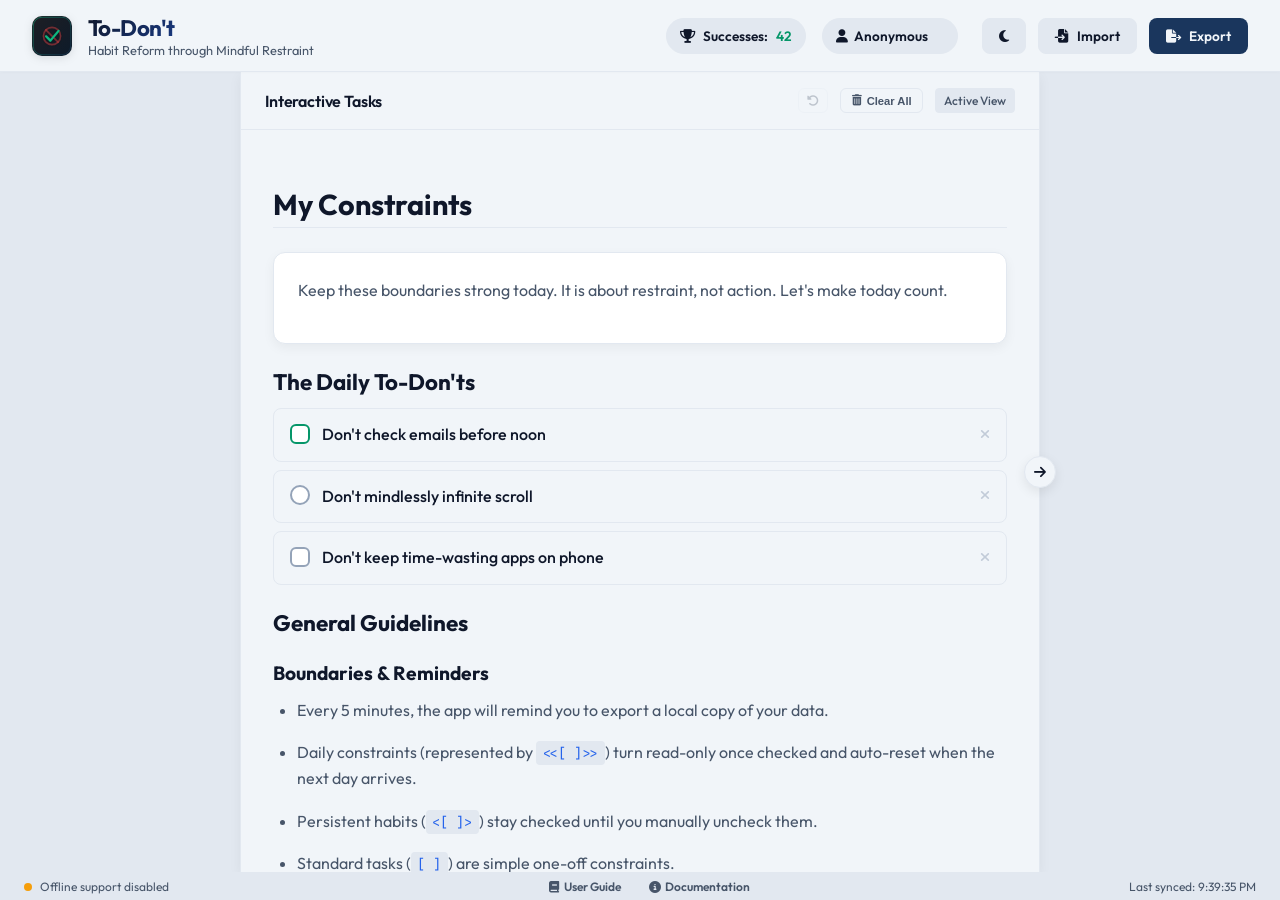
==== index.html @ 9ffadd55 "fixes for task checking logic" ====
<!DOCTYPE html>
<html lang="en" data-theme="light">
<head>
  <meta charset="UTF-8">
  <meta name="viewport" content="width=device-width, initial-scale=1.0">
  <title>To-Don't — Habit Reform App</title>
  
  <!-- SEO Meta Tags -->
  <meta name="description" content="To-Don't is a privacy-first, offline-capable Progressive Web App for habit reform. Track your constraints and visual markdown habits in a clean, dual-pane environment.">
  <meta name="theme-color" content="#1A365D">
  
  <!-- Manifest -->
  <link rel="manifest" href="./manifest.json">
  <link rel="icon" type="image/svg+xml" href="./icon.svg">
  <link rel="apple-touch-icon" href="./icon.svg">
  
  <!-- Stylesheets -->
  <link rel="stylesheet" href="https://cdnjs.cloudflare.com/ajax/libs/font-awesome/6.4.0/css/all.min.css">
  <link rel="stylesheet" href="./style.css">
</head>
<body>

  <!-- App Preloader / Splash Screen -->
  <div id="app-preloader" class="app-preloader">
    <div class="preloader-content">
      <img src="./icon.svg" alt="To-Don't Logo" class="preloader-logo">
      <h1 class="preloader-title">To-Don't</h1>
      <p class="preloader-subtitle">Habit Reform through Mindful Restraint</p>
      <div class="preloader-spinner"></div>
    </div>
  </div>

  <!-- App Header -->
  <header class="app-header">
    <div class="header-logo-group">
      <img src="./icon.svg" alt="To-Don't Logo" class="app-logo" id="logo-img">
      <div class="header-title-group">
        <h1 class="app-title">To-Don't</h1>
        <p class="app-subtitle">Habit Reform through Mindful Restraint</p>
      </div>
    </div>
    
    <!-- Stats & Controls -->
    <div class="header-controls">
      <div class="stats-panel">
        <button class="stat-badge" id="points-info-badge" title="Click to view points distribution">
          <span class="stat-icon"><i class="fa-solid fa-trophy"></i></span>
          <span class="stat-label">Successes:</span>
          <span id="total-successes-count" class="stat-value">0</span>
        </button>
        <div class="profile-badge">
          <span class="profile-icon"><i class="fa-solid fa-user"></i></span>
          <input type="text" id="username-input" class="username-inline-edit" value="Anonymous" title="Click to edit username">
        </div>
      </div>
      
      <button id="menu-toggle-btn" class="menu-toggle-btn" aria-label="Toggle menu">
        <span></span>
        <span></span>
        <span></span>
      </button>
      
      <div class="action-buttons">
        <!-- Sidebar Brand Header (Mobile Only) -->
        <div class="sidebar-brand">
          <img src="./icon.svg" alt="To-Don't Logo" class="sidebar-logo">
          <div class="header-title-group">
            <h1 class="app-title">To-Don't</h1>
            <p class="app-subtitle">Habit Reform through Mindful Restraint</p>
          </div>
        </div>

        <button id="theme-toggle" class="btn btn-secondary" title="Toggle Light/Dark Theme" aria-label="Toggle theme">
          <span id="theme-toggle-icon"><i class="fa-solid fa-moon"></i></span>
          <span class="theme-toggle-text">Toggle Theme</span>
        </button>
        <label for="import-file" class="btn btn-secondary btn-file-label" title="Import a .md backup file">
          <span><i class="fa-solid fa-file-import"></i></span> Import
          <input type="file" id="import-file" accept=".md" class="hidden-file-input">
        </label>
        <button id="export-btn" class="btn btn-primary" title="Export markdown list backup">
          <span><i class="fa-solid fa-file-export"></i></span> Export
        </button>

        <button id="install-btn" class="btn btn-primary hidden" title="Install as Desktop/Mobile App">
          <span class="btn-icon"><i class="fa-solid fa-download"></i></span> Install App
        </button>
      </div>
    </div>
  </header>

  <!-- Main Dual-Pane Layout -->
  <main class="app-layout editor-hidden">
    <!-- Left Pane: Interactive UI View -->
    <section class="pane pane-left" aria-label="Interactive Tasks View">
      <div class="pane-header">
        <h2 class="pane-title">Interactive Tasks</h2>
        <div class="pane-header-actions">
          <button id="undo-btn" class="btn-undo" title="Undo last action" disabled>
            <i class="fa-solid fa-rotate-left"></i>
          </button>
          <button id="clear-all-btn" class="btn-clear-all" title="Clear all tasks">
            <i class="fa-solid fa-trash-can"></i> Clear All
          </button>
          <div class="pane-badge">Active View</div>
        </div>
      </div>
      <div class="pane-content" id="interactive-view">
        <!-- Rendered tasks list will go here dynamically -->
        <div class="empty-state">
          <p>No tasks rendered. Type something in the Custom Tasks editor or import a backup file to get started.</p>
        </div>
      </div>
    </section>

    <!-- Toggle button positioned on the right border, outside both panes -->
    <button id="toggle-editor-btn" class="toggle-editor-btn" title="Toggle Markdown Editor" aria-label="Toggle Markdown Editor">
      <span id="toggle-editor-icon"><i class="fa-solid fa-arrow-right"></i></span>
    </button>

    <!-- Right Pane: Custom Tasks Markdown Canvas -->
    <section class="pane pane-right hidden" id="editor-pane" aria-label="Custom Tasks Markdown Editor">
      <div class="pane-header">
        <h2 class="pane-title">Custom Tasks (Markdown)</h2>
        <div class="pane-badge editor-badge">Live Editor</div>
      </div>
      <div class="pane-content editor-container">
        <textarea id="markdown-editor" spellcheck="false" placeholder="Write your To-Don't constraints in Markdown format..."></textarea>
      </div>
    </section>
  </main>

  <!-- Status Bar -->
  <footer class="app-status-bar">
    <div class="status-left">
      <span class="status-dot green" id="sw-status-dot"></span>
      <span id="sw-status-text">Checking Service Worker...</span>
    </div>
    <div class="status-middle">
      <a href="render.html?file=guide.md" class="footer-link" title="Open User Guide"><i class="fa-solid fa-book"></i> User Guide</a>
      <span class="footer-separator">|</span>
      <a href="render.html?file=documentation.md" class="footer-link" title="Open Technical Documentation"><i class="fa-solid fa-circle-info"></i> Documentation</a>
    </div>
    <div class="status-right">
      <span id="sync-status-text">Last synched: Never</span>
    </div>
  </footer>

  <!-- Toast Reminders Container -->
  <div id="toast-container" class="toast-container"></div>

  <!-- Points Distribution Modal -->
  <div id="points-modal" class="points-modal-overlay closed">
    <div class="points-modal-content">
      <div class="points-modal-header">
        <h3 class="points-modal-title"><i class="fa-solid fa-trophy"></i> Points Distribution</h3>
        <button class="points-modal-close" id="close-points-modal" aria-label="Close modal">&times;</button>
      </div>
      <div class="points-modal-body">
        <p class="points-modal-desc">Earn points by successfully avoiding constraints and maintaining your To-Don'ts:</p>
        <ul class="points-list">
          <li class="points-list-item">
            <span class="points-type"><span class="custom-checkbox-preview standard inline-preview"></span> Regular Task <code>- [ ]</code></span>
            <span class="points-value">+1 to +2 Points (Random)</span>
          </li>
          <li class="points-list-item">
            <span class="points-type"><span class="custom-checkbox-preview persistent inline-preview"></span> Persistent Habit <code>- &lt;[ ]&gt;</code></span>
            <span class="points-value">+1 to +5 Points (Random)</span>
          </li>
          <li class="points-list-item">
            <span class="points-type"><span class="custom-checkbox-preview recurring inline-preview"></span> Daily Constraint <code>- &lt;&lt;[ ]&gt;&gt;</code></span>
            <span class="points-value">+1 to +9 Points (Random)</span>
          </li>
        </ul>
        <p class="points-modal-footer-note"><i class="fa-solid fa-circle-info"></i> Points are lifetime success milestones and are not deducted when unchecking a task.</p>
      </div>
    </div>
  </div>

  <!-- Main Logic -->
  <script src="./app.js"></script>
</body>
</html>
---- style.css ----
/* CSS Reset & Variable Definitions */
@import url('https://fonts.googleapis.com/css2?family=Outfit:wght@300;400;500;600;700&family=JetBrains+Mono:wght@400;500&display=swap');

*, *::before, *::after {
  box-sizing: border-box;
  margin: 0;
  padding: 0;
}

:root {
  /* Font Family Tokens */
  --font-sans: 'Outfit', -apple-system, BlinkMacSystemFont, "Segoe UI", Roboto, sans-serif;
  --font-mono: 'JetBrains Mono', 'Courier New', Courier, monospace;

  /* Theme Tokens - Light Mode Default */
  --bg-app: #E2E8F0;               /* slate-200, darker gray backdrop */
  --bg-pane: #F1F5F9;              /* slate-100, soft off-white pane */
  --bg-header: #F1F5F9;            /* slate-100, matching header pane */
  --bg-status: #E2E8F0;            /* slate-200, matching footer status */
  
  --text-primary: #0F172A;
  --text-secondary: #475569;
  --text-muted: #94A3B8;
  
  --accent-primary: #1A365D;       /* Dark Blue */
  --accent-secondary: #2563EB;     /* Royal Blue */
  --accent-success: #059669;       /* Emerald Green */
  
  --accent: var(--accent-secondary);
  --accent-hover: #1d4ed8;         /* blue-700 */
  
  --card-bg: #FFFFFF;              /* Pure white cards pop off slate-100 pane background */
  --card-border: 1px solid #E2E8F0;
  --card-shadow: 0 4px 12px rgba(0, 0, 0, 0.05);

  --border-color: #E2E8F0;
  --border-focus: #2563EB;
  
  --checkbox-bg: #FFFFFF;
  --checkbox-border: #94A3B8;
  --checkbox-checked: #1A365D;
  --checkbox-glow: rgba(26, 54, 93, 0.1);
  
  --toast-bg: #1A365D;
  --toast-text: #FFFFFF;
  
  --transition-speed: 0.25s;
  --transition-curve: cubic-bezier(0.4, 0, 0.2, 1);
  
  --header-height: 72px;
  --status-height: 28px;
}

[data-theme="dark"] {
  /* Theme Tokens - Dark Mode */
  --bg-app: #121214;               /* Extremely dark gray */
  --bg-pane: #1E1E24;              /* Dark Gray base */
  --bg-header: #1A1A1F;
  --bg-status: #15151A;
  
  --text-primary: #F8FAFC;
  --text-secondary: #CBD5E1;
  --text-muted: #64748B;
  
  --accent-primary: #E2E8F0;       /* Off-white */
  --accent-secondary: #38BDF8;     /* Light Blue */
  --accent-success: #10B981;       /* Vibrant Success Green */
  
  --accent: var(--accent-secondary);
  --accent-hover: #0ea5e9;         /* sky-500 */
  
  --card-bg: #2A2A35;              /* Muted Dark Gray */
  --card-border: 1px solid rgba(167, 243, 208, 0.15); /* soft green border glow */
  --card-shadow: 0 4px 20px rgba(0, 0, 0, 0.3), 0 0 15px rgba(16, 185, 129, 0.03);

  --border-color: #334155;
  --border-focus: #10B981;
  
  --checkbox-bg: #1E1E24;
  --checkbox-border: #475569;
  --checkbox-checked: #10B981;
  --checkbox-glow: rgba(16, 185, 129, 0.15);
  
  --toast-bg: #10B981;
  --toast-text: #0D1B2A;
}

/* Global Styles */
body {
  font-family: var(--font-sans);
  background-color: var(--bg-app);
  color: var(--text-primary);
  height: 100vh;
  overflow: hidden;
  display: flex;
  flex-direction: column;
  transition: background-color var(--transition-speed) var(--transition-curve),
              color var(--transition-speed) var(--transition-curve);
}

/* Header Styles */
.app-header {
  height: var(--header-height);
  background-color: var(--bg-header);
  border-bottom: 1px solid var(--border-color);
  padding: 0 2rem;
  display: flex;
  align-items: center;
  justify-content: space-between;
  z-index: 100;
  box-shadow: 0 1px 3px rgba(0, 0, 0, 0.02);
  transition: background-color var(--transition-speed) var(--transition-curve),
              border-color var(--transition-speed) var(--transition-curve);
}

.header-logo-group {
  display: flex;
  align-items: center;
  gap: 1rem;
}

.app-logo {
  width: 40px;
  height: 40px;
  filter: drop-shadow(0 2px 4px rgba(0, 0, 0, 0.1));
}

.app-title {
  font-size: 1.4rem;
  font-weight: 700;
  letter-spacing: -0.025em;
  background: linear-gradient(135deg, var(--text-primary), var(--accent-secondary));
  -webkit-background-clip: text;
  -webkit-text-fill-color: transparent;
}

.app-subtitle {
  font-size: 0.8rem;
  color: var(--text-secondary);
  font-weight: 400;
}

.header-controls {
  display: flex;
  align-items: center;
  gap: 1.5rem;
}

.stats-panel {
  display: flex;
  align-items: center;
  gap: 1rem;
}

.stat-badge {
  display: flex;
  align-items: center;
  gap: 0.5rem;
  background-color: var(--bg-app);
  padding: 0.5rem 0.8rem;
  border-radius: 9999px;
  border: 1px solid var(--border-color);
  font-size: 0.85rem;
  font-weight: 600;
}

.stat-value {
  color: var(--accent-success);
}

.profile-badge {
  display: flex;
  align-items: center;
  gap: 0.4rem;
  background-color: var(--bg-app);
  padding: 0.5rem 0.8rem;
  border-radius: 9999px;
  border: 1px solid var(--border-color);
  font-size: 0.85rem;
}

.username-inline-edit {
  background: transparent;
  border: none;
  font-family: var(--font-sans);
  font-size: 0.85rem;
  font-weight: 600;
  color: var(--text-primary);
  width: 90px;
  outline: none;
  cursor: pointer;
  transition: width 0.2s ease;
}

.username-inline-edit:focus {
  border-bottom: 2px solid var(--border-focus);
  cursor: text;
  width: 120px;
}

/* Button UI system */
.action-buttons {
  display: flex;
  align-items: center;
  gap: 0.75rem;
}

.btn {
  display: inline-flex;
  align-items: center;
  gap: 0.5rem;
  padding: 0.5rem 1rem;
  border-radius: 8px;
  font-family: var(--font-sans);
  font-size: 0.85rem;
  font-weight: 600;
  cursor: pointer;
  border: 1px solid transparent;
  transition: all var(--transition-speed) var(--transition-curve);
  user-select: none;
}

.btn-primary {
  background-color: var(--checkbox-checked);
  color: var(--bg-header);
}

.btn-primary:hover {
  opacity: 0.9;
  transform: translateY(-1px);
}

.btn-secondary {
  background-color: var(--bg-app);
  color: var(--text-primary);
  border-color: var(--border-color);
}

.btn-secondary:hover {
  background-color: var(--border-color);
  transform: translateY(-1px);
}

.btn-file-label {
  position: relative;
}

.hidden-file-input {
  position: absolute;
  top: 0;
  left: 0;
  width: 100%;
  height: 100%;
  opacity: 0;
  cursor: pointer;
}

.hidden {
  display: none !important;
}

/* Main Layout Split Pane */
.app-layout {
  flex: 1;
  display: grid;
  grid-template-columns: minmax(0, 1fr) minmax(0, 1fr);
  height: calc(100vh - var(--header-height) - var(--status-height));
  background-color: var(--bg-app);
  transition: grid-template-columns var(--transition-speed) var(--transition-curve);
  position: relative; /* Establish absolute boundaries for children like the toggle button */
}

/* Layout centering when editor is hidden */
.app-layout.editor-hidden {
  grid-template-columns: 1fr;
  display: flex;
  justify-content: center;
}

.app-layout.editor-hidden .pane-left {
  max-width: 800px;
  width: 100%;
  margin: 0 auto;
  border-right: 1px solid var(--border-color);
  border-left: 1px solid var(--border-color);
  box-shadow: var(--card-shadow);
}

.pane {
  display: flex;
  flex-direction: column;
  height: 100%;
  background-color: var(--bg-pane);
  overflow: hidden;
  transition: background-color var(--transition-speed) var(--transition-curve);
}

.pane-left {
  border-right: 1px solid var(--border-color);
  z-index: 10;
}

/* Editor Toggle Button (placed outside panes as a direct child of app-layout) */
.toggle-editor-btn {
  position: absolute;
  top: 50%;
  left: calc(50% - 16px);
  transform: translateY(-50%);
  width: 32px;
  height: 32px;
  border-radius: 50%;
  background-color: var(--bg-pane);
  border: 1px solid var(--border-color);
  color: var(--text-primary);
  display: flex;
  align-items: center;
  justify-content: center;
  cursor: pointer;
  z-index: 1000; /* Ensure button overlays adjacent panes/content */
  box-shadow: 0 4px 12px rgba(0, 0, 0, 0.08);
  transition: all var(--transition-speed) var(--transition-curve);
  outline: none;
}

.toggle-editor-btn:hover {
  background-color: var(--border-color);
  transform: translateY(-50%) scale(1.1);
}

/* Position toggle button on the right edge of centered pane-left when editor is hidden */
.app-layout.editor-hidden .toggle-editor-btn {
  left: calc(50% + 400px - 16px);
}

/* Fallback for when viewport width is smaller than centered pane width (800px) */
@media (max-width: 800px) {
  .app-layout.editor-hidden .toggle-editor-btn {
    left: auto;
    right: 16px;
  }
}

.toggle-editor-btn span {
  display: inline-block;
  font-size: 0.85rem;
  transition: transform 0.3s ease;
}

/* Rotate toggle button arrow when editor is unhidden */
.app-layout:not(.editor-hidden) .toggle-editor-btn span {
  transform: rotate(180deg);
}

/* Hamburger button styling */
.menu-toggle-btn {
  display: none; /* hidden on desktop */
  flex-direction: column;
  justify-content: space-between;
  width: 24px;
  height: 18px;
  background: transparent;
  border: none;
  cursor: pointer;
  z-index: 1010;
  padding: 0;
}

.menu-toggle-btn span {
  width: 100%;
  height: 2px;
  background-color: var(--text-primary);
  border-radius: 2px;
  transition: all 0.3s ease;
}

.menu-toggle-btn.active span:nth-child(1) {
  transform: translateY(8px) rotate(45deg);
}

.menu-toggle-btn.active span:nth-child(2) {
  opacity: 0;
}

.menu-toggle-btn.active span:nth-child(3) {
  transform: translateY(-8px) rotate(-45deg);
}

.pane-header {
  padding: 1rem 1.5rem;
  border-bottom: 1px solid var(--border-color);
  display: flex;
  align-items: center;
  justify-content: space-between;
  background-color: var(--bg-header);
  transition: background-color var(--transition-speed) var(--transition-curve),
              border-color var(--transition-speed) var(--transition-curve);
}

.pane-title {
  font-size: 1rem;
  font-weight: 600;
  letter-spacing: -0.01em;
}

.pane-badge {
  font-size: 0.75rem;
  padding: 0.25rem 0.5rem;
  border-radius: 4px;
  font-weight: 500;
  background-color: var(--bg-app);
  color: var(--text-secondary);
  border: 1px solid var(--border-color);
}

.editor-badge {
  border-color: var(--accent-secondary);
  color: var(--accent-secondary);
}

.pane-content {
  flex: 1;
  padding: 2rem;
  overflow-y: auto;
}

/* Right Editor Pane Custom Setup */
.editor-container {
  padding: 0;
  position: relative;
}

#markdown-editor {
  width: 100%;
  height: 100%;
  border: none;
  outline: none;
  resize: none;
  background-color: var(--bg-pane);
  color: var(--text-primary);
  font-family: var(--font-mono);
  font-size: 0.95rem;
  line-height: 1.6;
  padding: 2rem;
  transition: background-color var(--transition-speed) var(--transition-curve),
              color var(--transition-speed) var(--transition-curve);
}

#markdown-editor::placeholder {
  color: var(--text-muted);
}

/* Empty State */
.empty-state {
  text-align: center;
  color: var(--text-muted);
  padding: 4rem 2rem;
  font-size: 1rem;
  line-height: 1.5;
}

/* Markdown Rendering Styles (Left Pane) */
#interactive-view {
  line-height: 1.65;
  color: var(--text-primary);
}

#interactive-view h1,
#interactive-view h2,
#interactive-view h3,
#interactive-view h4,
#interactive-view h5,
#interactive-view h6 {
  margin-top: 1.5rem;
  margin-bottom: 0.75rem;
  font-weight: 700;
  line-height: 1.25;
  color: var(--text-primary);
}

#interactive-view h1 { font-size: 1.8rem; border-bottom: 1px solid var(--border-color); padding-bottom: 0.3rem; }
#interactive-view h2 { font-size: 1.4rem; }
#interactive-view h3 { font-size: 1.2rem; }
#interactive-view h4 { font-size: 1.05rem; }

#interactive-view p {
  margin-bottom: 1rem;
  color: var(--text-secondary);
}

#interactive-view blockquote {
  padding: 0.5rem 1rem;
  margin: 1rem 0;
  border-left: 4px solid var(--border-focus);
  background-color: var(--bg-app);
  color: var(--text-secondary);
  font-style: italic;
  border-radius: 0 6px 6px 0;
}

#interactive-view code {
  font-family: var(--font-mono);
  font-size: 0.85em;
  background-color: var(--bg-app);
  padding: 0.2rem 0.4rem;
  border-radius: 4px;
  color: var(--accent-secondary);
}

#interactive-view a {
  color: var(--accent-secondary);
  text-decoration: none;
  font-weight: 500;
}

#interactive-view a:hover {
  text-decoration: underline;
}

/* Tables styling */
#interactive-view table {
  width: 100%;
  border-collapse: collapse;
  margin: 1.5rem 0;
  font-size: 0.9rem;
  border-radius: 8px;
  overflow: hidden;
  box-shadow: 0 1px 3px rgba(0,0,0,0.02);
}

#interactive-view th,
#interactive-view td {
  padding: 0.75rem 1rem;
  text-align: left;
  border-bottom: 1px solid var(--border-color);
}

#interactive-view th {
  background-color: var(--bg-app);
  font-weight: 600;
  color: var(--text-primary);
}

#interactive-view tr:last-child td {
  border-bottom: none;
}

#interactive-view tr:hover td {
  background-color: var(--bg-app);
}

/* Lists styling */
#interactive-view ul,
#interactive-view ol {
  padding-left: 1.5rem;
  margin-bottom: 1rem;
}

#interactive-view li {
  margin-bottom: 0.25rem;
  color: var(--text-secondary);
}

/* Horizontal dividers */
#interactive-view hr {
  height: 1px;
  border: none;
  background-color: var(--border-color);
  margin: 2rem 0;
}

/* Custom Visual Container <<hr>> */
.todont-card {
  background-color: var(--card-bg);
  border: var(--card-border);
  border-radius: 12px;
  padding: 1.5rem;
  margin: 1.5rem 0;
  box-shadow: var(--card-shadow);
  transition: all var(--transition-speed) var(--transition-curve);
}

.todont-card p:last-child {
  margin-bottom: 0;
}

/* Checkbox and Task Item Styling */
.todont-item {
  position: relative; /* Ensure relative reference for absolute children */
  display: flex;
  align-items: flex-start;
  gap: 0.75rem;
  padding: 0.75rem 1rem;
  margin: 0.5rem 0;
  border-radius: 8px;
  background-color: var(--bg-pane);
  border: 1px solid var(--border-color);
  transition: all var(--transition-speed) var(--transition-curve);
  user-select: none;
}

.todont-item:hover {
  border-color: var(--text-muted);
  transform: translateX(2px);
}

/* Custom Checkbox Label Wrapper */
.checkbox-container {
  display: inline-flex;
  align-items: center;
  position: relative;
  cursor: pointer;
  margin-top: 0.15rem;
}

.checkbox-container input {
  position: absolute;
  opacity: 0;
  cursor: pointer;
  height: 0;
  width: 0;
}

/* Checkbox Style */
.custom-checkbox {
  height: 20px;
  width: 20px;
  background-color: var(--checkbox-bg);
  border: 2px solid var(--checkbox-border);
  border-radius: 6px;
  transition: all 0.2s ease;
  display: flex;
  align-items: center;
  justify-content: center;
}

/* Hover style */
.checkbox-container:hover input ~ .custom-checkbox {
  border-color: var(--border-focus);
  box-shadow: 0 0 0 4px var(--checkbox-glow);
}

/* Checked state */
.checkbox-container input:checked ~ .custom-checkbox {
  background-color: var(--checkbox-checked);
  border-color: var(--checkbox-checked);
}

/* Checkmark indicator (X icon for To-Don't) */
.custom-checkbox::after {
  content: "";
  display: none;
  position: absolute;
  /* Draw an "X" or cross symbol for avoidance */
  font-family: var(--font-sans);
  font-weight: 700;
  font-size: 11px;
  color: #FFFFFF;
}

.checkbox-container input:checked ~ .custom-checkbox::after {
  display: block;
}

/* Standard task cross */
.custom-checkbox::after {
  content: "✕";
}

/* Persistent habit checkbox styling (maybe a blue/purple check or distinct cross) */
.custom-checkbox.persistent {
  border-radius: 50%; /* Circle shape for habits */
}

/* Recurring Daily Constraint (Glowing emerald ring, locked on check) */
.custom-checkbox.recurring {
  border-color: var(--accent-success);
}
.checkbox-container input:checked ~ .custom-checkbox.recurring {
  background-color: var(--accent-success);
  border-color: var(--accent-success);
}

.checkbox-container input:disabled ~ .custom-checkbox {
  opacity: 0.6;
  cursor: not-allowed;
}

/* Checkbox label text */
.task-text {
  font-weight: 500;
  color: var(--text-primary);
  transition: all var(--transition-speed) var(--transition-curve);
  flex: 1;
}

/* Checked Strikethrough & Grey-out States */
.todont-item.checked {
  border-color: var(--border-color);
  background-color: var(--bg-app);
}

.todont-item.checked .task-text {
  text-decoration: line-through;
  color: var(--text-muted);
}

/* Streak and Badges */
/* Success and Cooldown Badges Floating Over Top-Right Border */
.success-badge,
.cooldown-badge {
  position: absolute;
  top: -8px; /* Partially overlay the top border */
  right: 2.2rem; /* Position to the left of the delete button */
  margin: 0 !important;
  z-index: 10;
  font-size: 0.65rem;
  padding: 0.15rem 0.45rem;
  border-radius: 4px;
  font-weight: 600;
  display: inline-flex;
  align-items: center;
  gap: 0.25rem;
  background-color: var(--bg-pane); /* Match container background to mask border line */
  box-shadow: 0 2px 4px rgba(0, 0, 0, 0.05);
}

.success-badge {
  color: var(--accent-success);
  border: 1px solid rgba(16, 185, 129, 0.3);
}

.cooldown-badge {
  color: #D97706;
  border: 1px solid rgba(217, 119, 6, 0.3);
}

[data-theme="dark"] .cooldown-badge {
  color: #FBBF24;
  border-color: rgba(251, 191, 36, 0.3);
}

.streak-display {
  font-size: 0.75rem;
  font-weight: 600;
  color: #EF4444; /* Flame orange/red */
  display: inline-flex;
  align-items: center;
  gap: 0.2rem;
  margin-left: 0.5rem;
}

/* Read only (Recurring Checked) */
.todont-item.read-only {
  opacity: 0.85;
}

.todont-item.read-only:hover {
  transform: none;
  border-color: var(--border-color);
}

/* Footer Status Bar Styling */
.app-status-bar {
  height: var(--status-height);
  background-color: var(--bg-status);
  border-top: 1px solid var(--border-color);
  padding: 0 1.5rem;
  display: flex;
  align-items: center;
  justify-content: space-between;
  font-size: 0.75rem;
  color: var(--text-secondary);
  z-index: 100;
}

.status-middle {
  display: flex;
  align-items: center;
  gap: 0.75rem;
}

.footer-link {
  color: var(--text-secondary);
  text-decoration: none;
  font-weight: 600;
  display: flex;
  align-items: center;
  gap: 0.25rem;
  transition: color var(--transition-speed) var(--transition-curve);
}

.footer-link:hover {
  color: var(--border-focus);
  text-decoration: underline;
}

.footer-separator {
  color: var(--border-color);
  font-size: 0.8rem;
}

.status-left, .status-right {
  display: flex;
  align-items: center;
  gap: 0.5rem;
}

.status-dot {
  width: 8px;
  height: 8px;
  border-radius: 50%;
}

.status-dot.green { background-color: var(--accent-success); }
.status-dot.red { background-color: #EF4444; }
.status-dot.yellow { background-color: #F59E0B; }

/* Toast reminder pop-ups */
.toast-container {
  position: fixed;
  bottom: 2rem;
  left: 50%;
  transform: translateX(-50%);
  z-index: 9999;
  display: flex;
  flex-direction: column;
  align-items: center;
  gap: 0.5rem;
  pointer-events: none;
}

.toast {
  background-color: var(--toast-bg);
  color: var(--toast-text);
  padding: 0.75rem 1.25rem;
  border-radius: 8px;
  box-shadow: 0 4px 12px rgba(0, 0, 0, 0.15), 0 0 10px rgba(0, 0, 0, 0.05);
  font-size: 0.85rem;
  font-weight: 500;
  display: flex;
  align-items: center;
  gap: 0.75rem;
  pointer-events: auto;
  opacity: 0;
  transform: translateY(1rem);
  animation: toast-in 0.3s cubic-bezier(0.16, 1, 0.3, 1) forwards,
             toast-out 0.3s cubic-bezier(0.16, 1, 0.3, 1) 4.7s forwards;
}

.toast-icon {
  font-size: 1rem;
}

.toast-close-btn {
  background: transparent;
  border: none;
  color: inherit;
  font-size: 1rem;
  cursor: pointer;
  opacity: 0.7;
  padding: 0.1rem;
  display: flex;
  align-items: center;
  justify-content: center;
}

.toast-close-btn:hover {
  opacity: 1;
}

/* Toast Animations */
@keyframes toast-in {
  to {
    opacity: 1;
    transform: translateY(0);
  }
}

@keyframes toast-out {
  to {
    opacity: 0;
    transform: translateY(1rem);
  }
}

/* Scrollbar styling */
::-webkit-scrollbar {
  width: 8px;
  height: 8px;
}

::-webkit-scrollbar-track {
  background: transparent;
}

::-webkit-scrollbar-thumb {
  background-color: var(--border-color);
  border-radius: 4px;
}

::-webkit-scrollbar-thumb:hover {
  background-color: var(--text-muted);
}
/* Responsive adjustments */
@media (max-width: 768px) {
  /* Keep mobile application window locked for natural app feel */
  body {
    height: 100vh;
    overflow: hidden;
  }

  .app-header {
    height: var(--header-height);
    padding: 0 1.25rem;
    display: flex;
    align-items: center;
    justify-content: space-between;
  }

  .header-logo-group {
    display: flex !important; /* Keep logo group visible on mobile screen top bar */
    align-items: center;
    gap: 0.5rem;
  }

  .header-logo-group .app-logo {
    width: 28px;
    height: 28px;
  }

  .header-logo-group .header-title-group {
    display: none !important; /* Hide title and subtitle in mobile top bar */
  }

  .stat-label {
    display: none !important; /* Hide "Successes:" text on mobile screen */
  }

  .stats-panel {
    margin-left: 0.75rem; /* Add left margin to stats-panel in mobile top bar */
    gap: 0.5rem;
  }

  .stats-panel .stat-badge,
  .stats-panel .profile-badge {
    padding: 0.3rem 0.6rem; /* Reduced padding */
    font-size: 0.75rem;     /* Smaller font size */
    gap: 0.3rem;
  }

  .stats-panel .username-inline-edit {
    font-size: 0.75rem;
    width: 65px;
  }

  .stats-panel .username-inline-edit:focus {
    width: 85px;
  }

  .header-controls {
    width: 100%;
    display: flex;
    align-items: center;
    justify-content: space-between;
    gap: 0.5rem;
  }

  .menu-toggle-btn {
    display: flex; /* Show hamburger */
  }

  .action-buttons {
    position: fixed;
    top: 0;
    right: -280px;
    width: 280px;
    height: 100vh;
    background-color: var(--bg-pane);
    border-left: 1px solid var(--border-color);
    display: flex;
    flex-direction: column;
    padding: 6rem 1.5rem 1.5rem 1.5rem;
    gap: 1.25rem;
    z-index: 1000;
    transition: right var(--transition-speed) var(--transition-curve);
    box-shadow: -4px 0 25px rgba(0, 0, 0, 0.15);
  }

  .action-buttons.active {
    right: 0;
  }

  .action-buttons .btn,
  .action-buttons .btn-file-label {
    width: 100%;
    justify-content: center;
    padding: 0.75rem 1rem;
  }

  /* Split row layout when editor is unhidden */
  .app-layout {
    grid-template-columns: 1fr;
    grid-template-rows: 1fr 1fr;
    height: calc(100vh - var(--header-height) - var(--status-height));
  }

  /* Single column layout when editor is hidden */
  .app-layout.editor-hidden {
    grid-template-columns: 1fr;
    grid-template-rows: 1fr;
  }

  .app-layout.editor-hidden .pane-left {
    max-width: 100%;
    margin: 0;
    border-left: none;
    border-right: none;
  }

  .pane-left {
    border-right: none;
    border-bottom: 1px solid var(--border-color);
  }

  /* Reposition toggle button to look beautiful on mobile */
  .app-layout.editor-hidden .toggle-editor-btn {
    right: 16px;
    top: 50%;
    transform: translateY(-50%);
  }

  /* Move toggle button to divider when unhidden on mobile */
  .app-layout:not(.editor-hidden) .toggle-editor-btn {
    top: calc(50% - 16px);
    left: auto;
    right: 16px;
    bottom: auto;
    transform: none;
  }

  .app-layout:not(.editor-hidden) .toggle-editor-btn span {
    transform: rotate(90deg); /* point down to indicate layout */
  }

  /* Mobile Footer Status Bar wrap layout overrides */
  .app-status-bar {
    display: flex;
    flex-wrap: wrap;
    justify-content: center;
    align-items: center;
    gap: 0.5rem 1rem;
    height: auto !important;
    padding: 0.6rem 1.25rem;
  }

  .status-middle {
    width: 100%;
    justify-content: center;
    display: flex;
    order: 1;
  }

  .status-left {
    order: 2;
  }

  .status-right {
    order: 3;
  }

  /* Mobile Brand Header in Sidebar drawer */
  .sidebar-brand {
    display: flex;
    flex-direction: column;
    align-items: center;
    text-align: center;
    margin-bottom: 2rem;
    gap: 0.5rem;
    width: 100%;
    border-bottom: 1px solid var(--border-color);
    padding-bottom: 1.5rem;
  }

  .sidebar-logo {
    width: 56px;
    height: 56px;
    filter: drop-shadow(0 0 8px rgba(16, 185, 129, 0.2));
  }

  .sidebar-brand .header-title-group {
    display: flex !important;
    flex-direction: column;
    align-items: center;
    gap: 0.25rem;
  }

  .sidebar-brand .app-title {
    font-size: 1.3rem !important;
    margin: 0;
    font-weight: 700;
    background: linear-gradient(135deg, var(--text-primary), var(--accent-secondary));
    -webkit-background-clip: text;
    -webkit-text-fill-color: transparent;
  }

  .sidebar-brand .app-subtitle {
    display: block !important;
    font-size: 0.75rem !important;
    color: var(--text-secondary);
    margin: 0;
    line-height: 1.3;
  }

  .theme-toggle-text {
    display: inline;
  }

  #theme-toggle {
    display: flex !important;
    align-items: center;
    gap: 0.75rem;
    justify-content: center;
  }

  #install-btn {
    margin-top: auto; /* Push PWA Install to the bottom of mobile sidebar */
    width: 100%;
  }
}

/* General / Desktop styling overrides */
.sidebar-brand {
  display: none;
}

.theme-toggle-text {
  display: none;
}

/* ==========================================================================
   Add Task Interactive UI Elements
   ========================================================================== */
.add-task-outer-container {
  display: flex;
  justify-content: center;
  margin-top: 1.5rem;
  padding-bottom: 2rem;
}

.add-task-container {
  position: relative;
  display: inline-block;
}

.add-task-trigger-btn {
  background-color: var(--accent);
  color: #ffffff;
  border: none;
  border-radius: 20px;
  padding: 0.5rem 1.25rem;
  font-size: 0.85rem;
  font-weight: 600;
  cursor: pointer;
  display: flex;
  align-items: center;
  gap: 0.5rem;
  box-shadow: 0 4px 12px rgba(0, 0, 0, 0.1);
  transition: all var(--transition-speed) var(--transition-curve);
}

.add-task-trigger-btn:hover {
  background-color: var(--accent-hover);
  transform: translateY(-1px);
}

.add-task-menu {
  position: absolute;
  top: calc(100% + 8px);
  left: 50%;
  transform: translateX(-50%);
  background-color: var(--bg-pane);
  border: 1px solid var(--border-color);
  border-radius: 12px;
  padding: 0.5rem;
  display: flex;
  flex-direction: column;
  gap: 0.25rem;
  min-width: 250px;
  box-shadow: 0 10px 25px rgba(0, 0, 0, 0.15);
  z-index: 1000;
  transition: opacity 0.2s, transform 0.2s;
}

.add-task-menu.hidden {
  display: none;
}

.add-menu-item {
  background: none;
  border: none;
  border-radius: 8px;
  padding: 0.5rem 0.75rem;
  color: var(--text-primary);
  font-size: 0.8rem;
  font-weight: 600;
  cursor: pointer;
  display: flex;
  align-items: center;
  gap: 0.75rem;
  text-align: left;
  width: 100%;
  transition: background-color 0.2s;
}

.add-menu-item:hover {
  background-color: var(--border-color);
}

.custom-checkbox-preview {
  width: 14px;
  height: 14px;
  border-radius: 4px;
  border: 1.5px solid var(--text-secondary);
  display: inline-block;
  flex-shrink: 0;
}

.custom-checkbox-preview.persistent {
  border-radius: 50%;
}

.custom-checkbox-preview.recurring {
  border-color: #10B981;
  box-shadow: 0 0 4px rgba(16, 185, 129, 0.5);
}

/* Inline Editable Span styles */
.task-text[contenteditable="true"] {
  outline: none;
  border-bottom: 1px dashed transparent;
  cursor: text;
  transition: border-bottom-color 0.2s;
}

.task-text[contenteditable="true"]:focus {
  border-bottom-color: var(--border-focus);
}

/* Word break and spacing for task text labels */
.task-text {
  word-break: break-word;
  overflow-wrap: break-word;
  word-wrap: break-word;
}

/* Clear All Button Layout in pane-header */
.pane-header-actions {
  display: flex;
  align-items: center;
  gap: 0.75rem;
}

.btn-clear-all {
  background-color: transparent;
  border: 1px solid var(--border-color);
  color: var(--text-secondary);
  padding: 0.35rem 0.65rem;
  font-size: 0.7rem;
  font-weight: 600;
  border-radius: 6px;
  cursor: pointer;
  transition: all 0.2s ease;
  display: flex;
  align-items: center;
  gap: 0.3rem;
}

.btn-clear-all:hover {
  background-color: rgba(239, 68, 68, 0.1);
  border-color: #EF4444;
  color: #EF4444;
}

/* Undo Button in Pane Header */
.btn-undo {
  background-color: transparent;
  border: 1px solid var(--border-color);
  color: var(--text-secondary);
  padding: 0.35rem 0.5rem;
  font-size: 0.75rem;
  border-radius: 6px;
  cursor: pointer;
  transition: all 0.2s ease;
  display: flex;
  align-items: center;
}

.btn-undo:hover {
  background-color: rgba(59, 130, 246, 0.1);
  border-color: #3B82F6;
  color: #3B82F6;
}

.btn-undo:disabled {
  opacity: 0.3;
  cursor: not-allowed;
}

/* Delete Task ("x") Button on each task item */
.todont-item {
  padding-right: 2.75rem !important; /* Make room for absolute positioned delete button */
}

.delete-task-btn {
  position: absolute;
  right: 0.75rem;
  top: 50%;
  transform: translateY(-50%);
  background: none;
  border: none;
  color: var(--text-muted);
  cursor: pointer;
  opacity: 0.5;
  transition: all 0.2s ease;
  display: flex;
  align-items: center;
  justify-content: center;
  padding: 0.25rem;
  border-radius: 4px;
}

.delete-task-btn:hover {
  opacity: 1;
  color: #EF4444;
  background-color: rgba(239, 68, 68, 0.1);
}

/* Preloader / Splash Screen */
.app-preloader {
  position: fixed;
  top: 0;
  left: 0;
  width: 100vw;
  height: 100vh;
  background-color: var(--bg-pane);
  display: flex;
  align-items: center;
  justify-content: center;
  z-index: 9999;
  opacity: 1;
  visibility: visible;
  transition: opacity 0.5s cubic-bezier(0.4, 0, 0.2, 1), visibility 0.5s;
}

.app-preloader.fade-out {
  opacity: 0;
  visibility: hidden;
}

.preloader-content {
  display: flex;
  flex-direction: column;
  align-items: center;
  text-align: center;
  gap: 0.75rem;
  max-width: 320px;
  padding: 2rem;
  animation: preloader-bounce 1.5s ease-in-out infinite alternate;
}

.preloader-logo {
  width: 72px;
  height: 72px;
  filter: drop-shadow(0 0 12px rgba(16, 185, 129, 0.3));
  margin-bottom: 0.5rem;
}

.preloader-title {
  font-family: var(--font-heading);
  font-size: 2.25rem;
  font-weight: 700;
  color: var(--text-primary);
  margin: 0;
  letter-spacing: -0.5px;
}

.preloader-subtitle {
  font-size: 0.85rem;
  color: var(--text-secondary);
  margin: 0;
  line-height: 1.4;
}

.preloader-spinner {
  margin-top: 1.5rem;
  width: 24px;
  height: 24px;
  border: 2.5px solid var(--border-color);
  border-top-color: var(--accent);
  border-radius: 50%;
  animation: preloader-spin 0.8s linear infinite;
}

@keyframes preloader-spin {
  to { transform: rotate(360deg); }
}

@keyframes preloader-bounce {
  from { transform: translateY(0); }
  to { transform: translateY(-8px); }
}

/* Grayed out placeholder after Don't */
.task-text.show-placeholder::after {
  content: " " attr(data-placeholder);
  color: var(--text-muted);
  font-style: italic;
  font-weight: normal;
  pointer-events: none;
  margin-left: 0.25rem;
}

/* Clickable Stat Badge Style */
button.stat-badge {
  cursor: pointer;
  color: inherit;
  font-family: inherit;
  transition: all var(--transition-speed) var(--transition-curve);
  outline: none;
  background-color: var(--bg-app);
  border: 1px solid var(--border-color);
}
button.stat-badge:hover {
  background-color: var(--border-color);
  transform: translateY(-1px);
}
button.stat-badge:active {
  transform: translateY(0);
}

/* Points Info Bottom Pop-up Sheet */
.points-modal-overlay {
  position: fixed;
  top: 0;
  left: 0;
  width: 100vw;
  height: 100vh;
  background-color: rgba(0, 0, 0, 0.4);
  backdrop-filter: blur(4px);
  z-index: 10000;
  display: flex;
  justify-content: center;
  align-items: flex-end; /* Bottom drawer on mobile and desktop */
  opacity: 1;
  transition: opacity 0.3s ease;
}

.points-modal-overlay.closed {
  opacity: 0;
  pointer-events: none;
}

.points-modal-content {
  width: 100%;
  max-width: 500px;
  background-color: var(--card-bg);
  border: var(--card-border);
  border-top-left-radius: 20px;
  border-top-right-radius: 20px;
  box-shadow: 0 -10px 25px rgba(0, 0, 0, 0.15);
  padding: 1.5rem 2rem;
  transform: translateY(0);
  transition: transform 0.3s cubic-bezier(0.16, 1, 0.3, 1);
}

.points-modal-overlay.closed .points-modal-content {
  transform: translateY(100%);
}

.points-modal-header {
  display: flex;
  align-items: center;
  justify-content: space-between;
  margin-bottom: 1.25rem;
}

.points-modal-title {
  font-size: 1.15rem;
  font-weight: 700;
  color: var(--text-primary);
  display: flex;
  align-items: center;
  gap: 0.5rem;
}

.points-modal-title i {
  color: #F59E0B; /* Gold trophy color */
}

.points-modal-close {
  background: transparent;
  border: none;
  color: var(--text-secondary);
  font-size: 1.75rem;
  cursor: pointer;
  line-height: 1;
  transition: color var(--transition-speed) var(--transition-curve);
}

.points-modal-close:hover {
  color: var(--text-primary);
}

.points-modal-desc {
  font-size: 0.9rem;
  color: var(--text-secondary);
  margin-bottom: 1.25rem;
}

.points-list {
  list-style: none;
  margin-bottom: 1.5rem;
  padding: 0;
}

.points-list-item {
  display: flex;
  align-items: center;
  justify-content: space-between;
  padding: 0.75rem 0;
  border-bottom: 1px solid var(--border-color);
  font-size: 0.9rem;
}

.points-list-item:last-child {
  border-bottom: none;
}

.points-type {
  display: flex;
  align-items: center;
  font-weight: 600;
  color: var(--text-primary);
}

.points-type code {
  font-family: var(--font-mono);
  font-size: 0.85em;
  background-color: var(--bg-app);
  padding: 0.1rem 0.3rem;
  border-radius: 4px;
  color: var(--accent-secondary);
  margin-left: 0.5rem;
}

.points-value {
  font-weight: 700;
  color: var(--accent-success);
}

.points-modal-footer-note {
  font-size: 0.8rem;
  color: var(--text-muted);
  line-height: 1.4;
  display: flex;
  align-items: flex-start;
  gap: 0.5rem;
}

.points-modal-footer-note i {
  margin-top: 0.15rem;
}

.inline-preview {
  display: inline-block;
  vertical-align: middle;
  margin-right: 0.5rem;
}

/* Floating Points Animation */
.floating-points {
  position: absolute;
  pointer-events: none;
  font-family: var(--font-sans);
  font-weight: 700;
  font-size: 1.1rem;
  color: var(--accent-success); /* Emerald green */
  text-shadow: 0 2px 4px rgba(0, 0, 0, 0.15);
  animation: float-up-fade 1s cubic-bezier(0.25, 1, 0.5, 1) forwards;
  z-index: 9999;
}

@keyframes float-up-fade {
  0% {
    opacity: 0;
    transform: translate(-50%, 0) scale(0.8);
  }
  15% {
    opacity: 1;
    transform: translate(-50%, -15px) scale(1.1);
  }
  100% {
    opacity: 0;
    transform: translate(-50%, -60px) scale(1);
  }
}

/* Cooldown badge styles moved up */
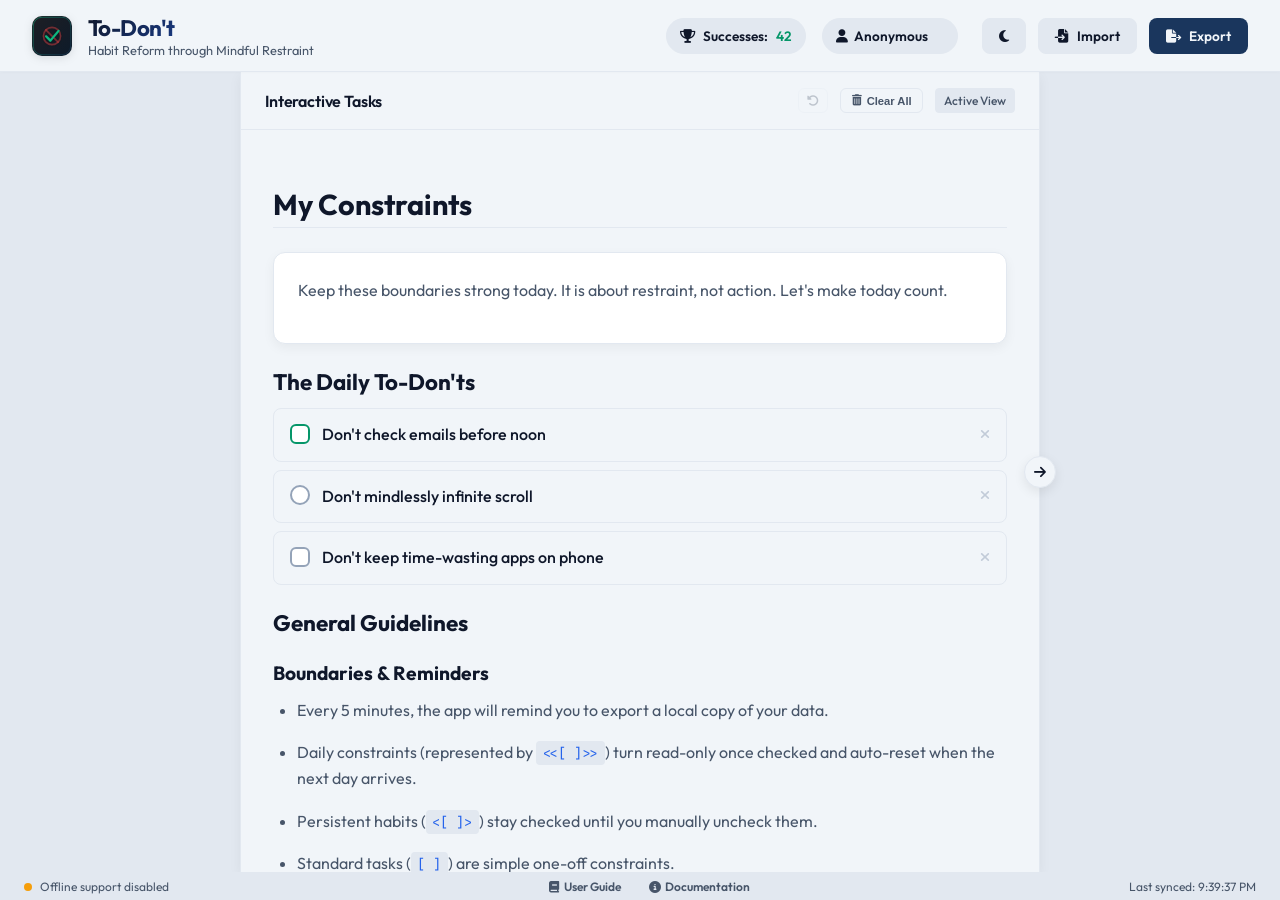
==== commit ec186a74: "fixes for offline" ====
--- a/index.html
+++ b/index.html
@@ -15,7 +15,7 @@
   <link rel="apple-touch-icon" href="./icon.svg">
   
   <!-- Stylesheets -->
-  <link rel="stylesheet" href="https://cdnjs.cloudflare.com/ajax/libs/font-awesome/6.4.0/css/all.min.css">
+  <link rel="stylesheet" href="https://cdnjs.cloudflare.com/ajax/libs/font-awesome/6.7.2/css/all.min.css">
   <link rel="stylesheet" href="./style.css">
 </head>
 <body>
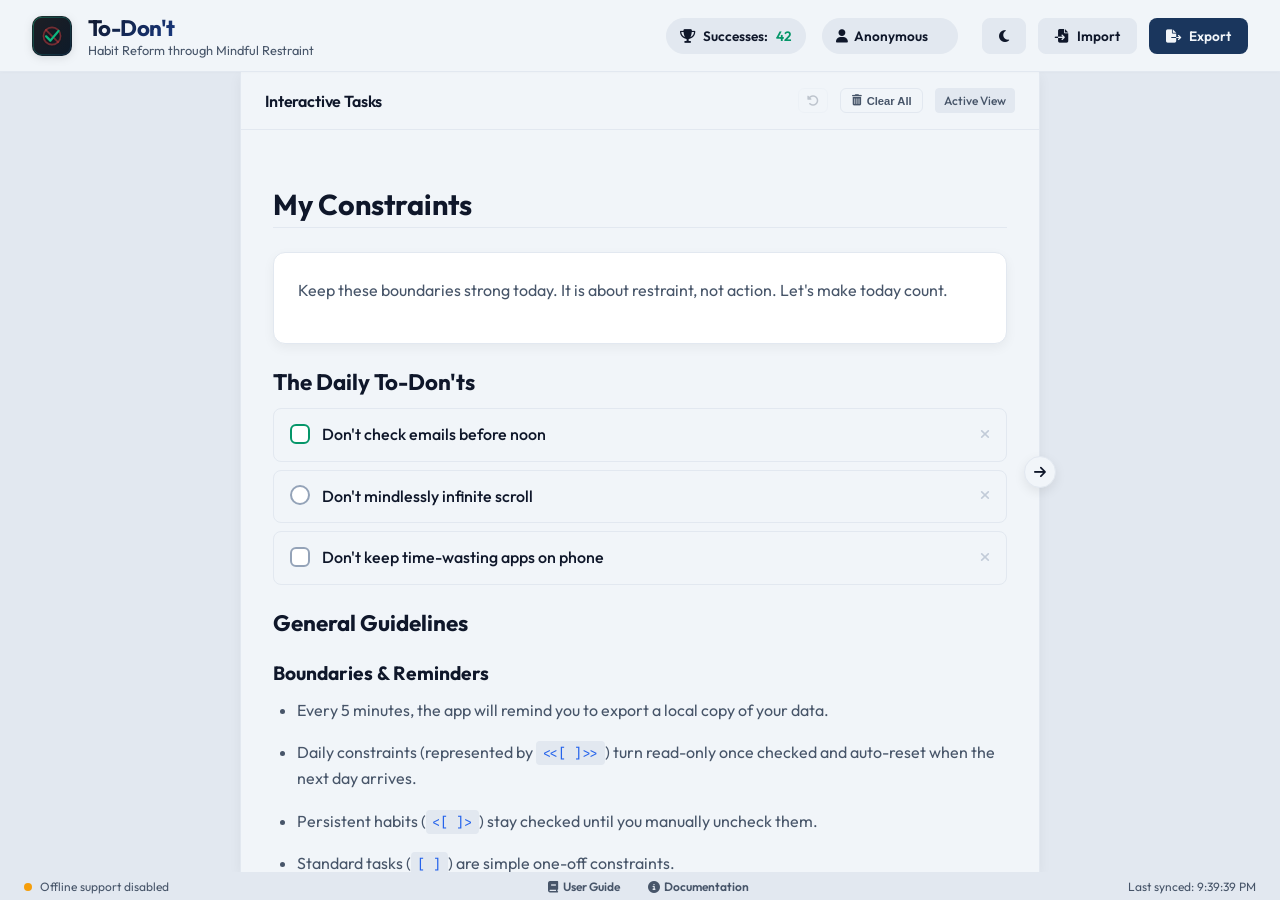
==== commit 131d6d5f: "added cache fallback and cdn main" ====
--- a/index.html
+++ b/index.html
@@ -15,7 +15,7 @@
   <link rel="apple-touch-icon" href="./icon.svg">
   
   <!-- Stylesheets -->
-  <link rel="stylesheet" href="https://cdnjs.cloudflare.com/ajax/libs/font-awesome/6.7.2/css/all.min.css">
+  <link rel="stylesheet" href="https://cdnjs.cloudflare.com/ajax/libs/font-awesome/6.7.2/css/all.min.css" onerror="this.onerror=null;this.href='./dependencies/font-awesome/css/all.min.css'">
   <link rel="stylesheet" href="./style.css">
 </head>
 <body>
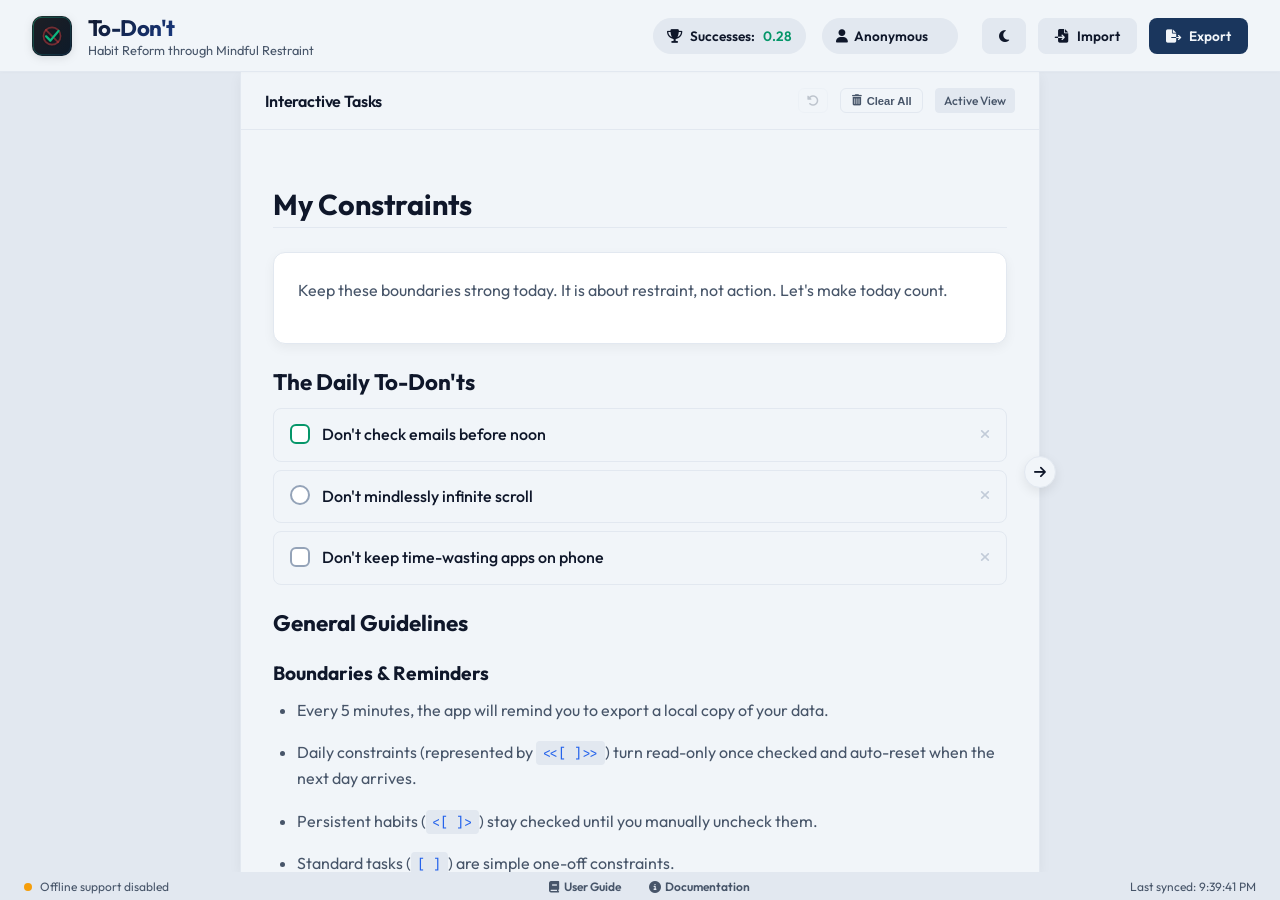
==== commit a783b3a2: "point system update" ====
--- a/index.html
+++ b/index.html
@@ -172,7 +172,17 @@
             <span class="points-value">+1 to +9 Points (Random)</span>
           </li>
         </ul>
-        <p class="points-modal-footer-note"><i class="fa-solid fa-circle-info"></i> Points are lifetime success milestones and are not deducted when unchecking a task.</p>
+        <div class="points-stats-summary">
+          <div class="points-stats-row">
+            <span>Total Points Earned:</span>
+            <strong id="modal-total-successes">0</strong>
+          </div>
+          <div class="points-stats-row">
+            <span>Total Days Passed:</span>
+            <strong id="modal-total-days-passed">0.00</strong>
+          </div>
+        </div>
+        <p class="points-modal-footer-note"><i class="fa-solid fa-circle-info"></i> Your Successes score in the header is calculated as Total Points divided by Total Days passed since profile load. Unless you are consistent, your score will decrease over time.</p>
       </div>
     </div>
   </div>
--- a/style.css
+++ b/style.css
@@ -1558,6 +1558,30 @@
   color: var(--accent-success);
 }
 
+.points-stats-summary {
+  background-color: var(--bg-pane);
+  border: 1px solid var(--border-color);
+  border-radius: 8px;
+  padding: 0.75rem 1rem;
+  margin-bottom: 1.25rem;
+  display: flex;
+  flex-direction: column;
+  gap: 0.5rem;
+}
+
+.points-stats-row {
+  display: flex;
+  justify-content: space-between;
+  align-items: center;
+  font-size: 0.9rem;
+  color: var(--text-secondary);
+}
+
+.points-stats-row strong {
+  color: var(--text-primary);
+  font-weight: 700;
+}
+
 .points-modal-footer-note {
   font-size: 0.8rem;
   color: var(--text-muted);
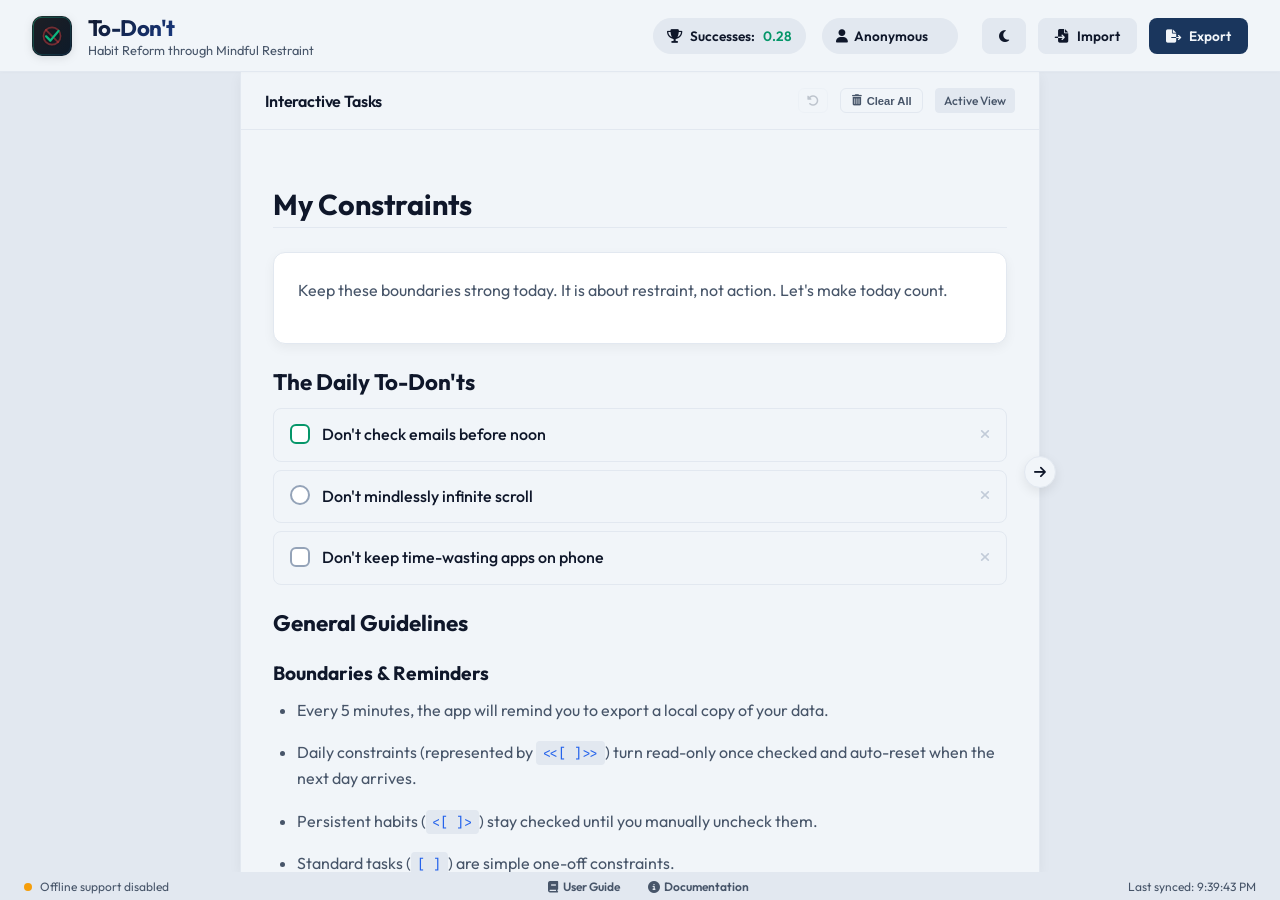
==== commit 78c4ca33: "fraction turns ceil before division" ====
--- a/index.html
+++ b/index.html
@@ -182,7 +182,7 @@
             <strong id="modal-total-days-passed">0.00</strong>
           </div>
         </div>
-        <p class="points-modal-footer-note"><i class="fa-solid fa-circle-info"></i> Your Successes score in the header is calculated as Total Points divided by Total Days passed since profile load. Unless you are consistent, your score will decrease over time.</p>
+        <p class="points-modal-footer-note"><i class="fa-solid fa-circle-info"></i> Your Successes score in the header is calculated as Total Points divided by Total Days passed (rounded up to the nearest integer) since profile load. Unless you are consistent, your score will decrease over time.</p>
       </div>
     </div>
   </div>
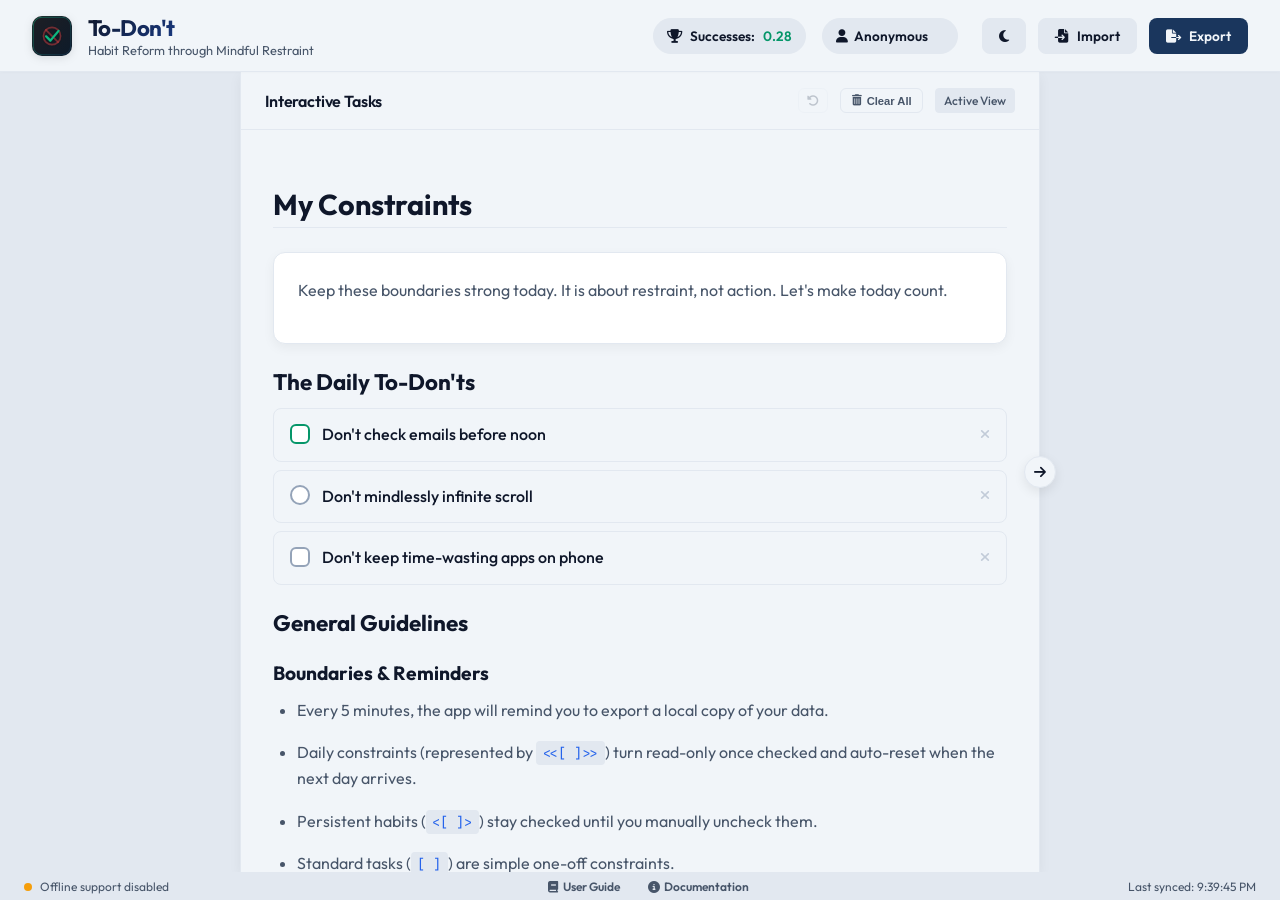
==== commit 17d65f2c: "updated point details" ====
--- a/index.html
+++ b/index.html
@@ -1,23 +1,27 @@
 <!DOCTYPE html>
 <html lang="en" data-theme="light">
+
 <head>
   <meta charset="UTF-8">
   <meta name="viewport" content="width=device-width, initial-scale=1.0">
   <title>To-Don't — Habit Reform App</title>
-  
+
   <!-- SEO Meta Tags -->
-  <meta name="description" content="To-Don't is a privacy-first, offline-capable Progressive Web App for habit reform. Track your constraints and visual markdown habits in a clean, dual-pane environment.">
+  <meta name="description"
+    content="To-Don't is a privacy-first, offline-capable Progressive Web App for habit reform. Track your constraints and visual markdown habits in a clean, dual-pane environment.">
   <meta name="theme-color" content="#1A365D">
-  
+
   <!-- Manifest -->
   <link rel="manifest" href="./manifest.json">
   <link rel="icon" type="image/svg+xml" href="./icon.svg">
   <link rel="apple-touch-icon" href="./icon.svg">
-  
+
   <!-- Stylesheets -->
-  <link rel="stylesheet" href="https://cdnjs.cloudflare.com/ajax/libs/font-awesome/6.7.2/css/all.min.css" onerror="this.onerror=null;this.href='./dependencies/font-awesome/css/all.min.css'">
+  <link rel="stylesheet" href="https://cdnjs.cloudflare.com/ajax/libs/font-awesome/6.7.2/css/all.min.css"
+    onerror="this.onerror=null;this.href='./dependencies/font-awesome/css/all.min.css'">
   <link rel="stylesheet" href="./style.css">
 </head>
+
 <body>
 
   <!-- App Preloader / Splash Screen -->
@@ -39,7 +43,7 @@
         <p class="app-subtitle">Habit Reform through Mindful Restraint</p>
       </div>
     </div>
-    
+
     <!-- Stats & Controls -->
     <div class="header-controls">
       <div class="stats-panel">
@@ -50,16 +54,17 @@
         </button>
         <div class="profile-badge">
           <span class="profile-icon"><i class="fa-solid fa-user"></i></span>
-          <input type="text" id="username-input" class="username-inline-edit" value="Anonymous" title="Click to edit username">
-        </div>
-      </div>
-      
+          <input type="text" id="username-input" class="username-inline-edit" value="Anonymous"
+            title="Click to edit username">
+        </div>
+      </div>
+
       <button id="menu-toggle-btn" class="menu-toggle-btn" aria-label="Toggle menu">
         <span></span>
         <span></span>
         <span></span>
       </button>
-      
+
       <div class="action-buttons">
         <!-- Sidebar Brand Header (Mobile Only) -->
         <div class="sidebar-brand">
@@ -114,7 +119,8 @@
     </section>
 
     <!-- Toggle button positioned on the right border, outside both panes -->
-    <button id="toggle-editor-btn" class="toggle-editor-btn" title="Toggle Markdown Editor" aria-label="Toggle Markdown Editor">
+    <button id="toggle-editor-btn" class="toggle-editor-btn" title="Toggle Markdown Editor"
+      aria-label="Toggle Markdown Editor">
       <span id="toggle-editor-icon"><i class="fa-solid fa-arrow-right"></i></span>
     </button>
 
@@ -125,7 +131,8 @@
         <div class="pane-badge editor-badge">Live Editor</div>
       </div>
       <div class="pane-content editor-container">
-        <textarea id="markdown-editor" spellcheck="false" placeholder="Write your To-Don't constraints in Markdown format..."></textarea>
+        <textarea id="markdown-editor" spellcheck="false"
+          placeholder="Write your To-Don't constraints in Markdown format..."></textarea>
       </div>
     </section>
   </main>
@@ -137,9 +144,11 @@
       <span id="sw-status-text">Checking Service Worker...</span>
     </div>
     <div class="status-middle">
-      <a href="render.html?file=guide.md" class="footer-link" title="Open User Guide"><i class="fa-solid fa-book"></i> User Guide</a>
+      <a href="render.html?file=guide.md" class="footer-link" title="Open User Guide"><i class="fa-solid fa-book"></i>
+        User Guide</a>
       <span class="footer-separator">|</span>
-      <a href="render.html?file=documentation.md" class="footer-link" title="Open Technical Documentation"><i class="fa-solid fa-circle-info"></i> Documentation</a>
+      <a href="render.html?file=documentation.md" class="footer-link" title="Open Technical Documentation"><i
+          class="fa-solid fa-circle-info"></i> Documentation</a>
     </div>
     <div class="status-right">
       <span id="sync-status-text">Last synched: Never</span>
@@ -157,18 +166,22 @@
         <button class="points-modal-close" id="close-points-modal" aria-label="Close modal">&times;</button>
       </div>
       <div class="points-modal-body">
-        <p class="points-modal-desc">Earn points by successfully avoiding constraints and maintaining your To-Don'ts:</p>
+        <p class="points-modal-desc">Earn points by successfully avoiding constraints and maintaining your To-Don'ts:
+        </p>
         <ul class="points-list">
           <li class="points-list-item">
-            <span class="points-type"><span class="custom-checkbox-preview standard inline-preview"></span> Regular Task <code>- [ ]</code></span>
+            <span class="points-type"><span class="custom-checkbox-preview standard inline-preview"></span> Regular
+              Task</span>
             <span class="points-value">+1 to +2 Points (Random)</span>
           </li>
           <li class="points-list-item">
-            <span class="points-type"><span class="custom-checkbox-preview persistent inline-preview"></span> Persistent Habit <code>- &lt;[ ]&gt;</code></span>
+            <span class="points-type"><span class="custom-checkbox-preview persistent inline-preview"></span> Persistent
+              Habit</span>
             <span class="points-value">+1 to +5 Points (Random)</span>
           </li>
           <li class="points-list-item">
-            <span class="points-type"><span class="custom-checkbox-preview recurring inline-preview"></span> Daily Constraint <code>- &lt;&lt;[ ]&gt;&gt;</code></span>
+            <span class="points-type"><span class="custom-checkbox-preview recurring inline-preview"></span> Daily
+              Constraint</span>
             <span class="points-value">+1 to +9 Points (Random)</span>
           </li>
         </ul>
@@ -182,7 +195,9 @@
             <strong id="modal-total-days-passed">0.00</strong>
           </div>
         </div>
-        <p class="points-modal-footer-note"><i class="fa-solid fa-circle-info"></i> Your Successes score in the header is calculated as Total Points divided by Total Days passed (rounded up to the nearest integer) since profile load. Unless you are consistent, your score will decrease over time.</p>
+        <p class="points-modal-footer-note"><i class="fa-solid fa-circle-info"></i> Your Successes score in the header
+          is calculated as Total Points divided by Total Days passed (rounded up to the nearest integer) since profile
+          load. Unless you are consistent, your score will decrease over time.</p>
       </div>
     </div>
   </div>
@@ -190,4 +205,5 @@
   <!-- Main Logic -->
   <script src="./app.js"></script>
 </body>
-</html>
+
+</html>
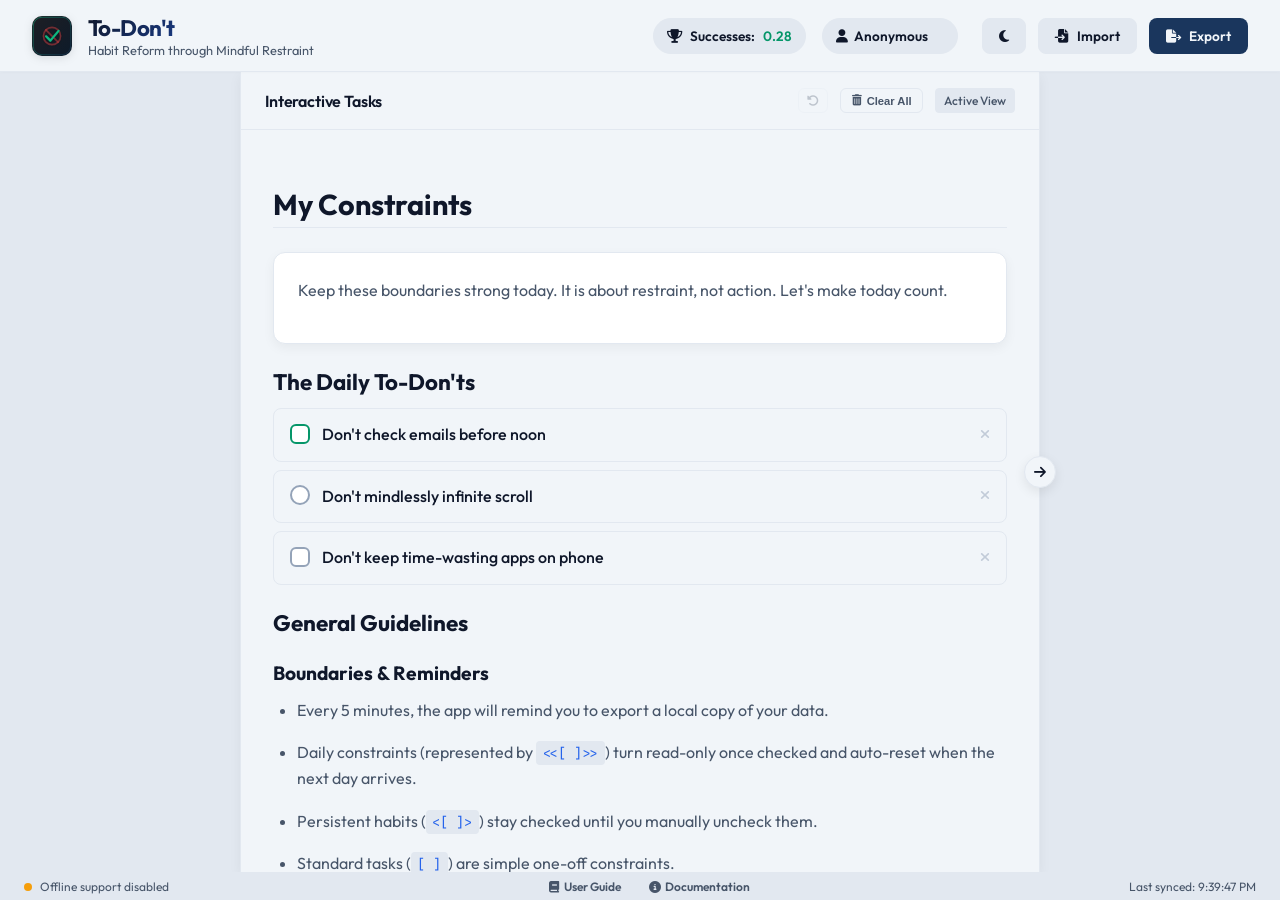
==== commit e984eda9: "updates for point system" ====
--- a/index.html
+++ b/index.html
@@ -185,18 +185,31 @@
             <span class="points-value">+1 to +9 Points (Random)</span>
           </li>
         </ul>
+        <div class="points-disclaimer">
+          <p><i class="fa-solid fa-circle-info"></i> <strong>Disclaimer:</strong> <br>"Do not chase points, but rather
+            be
+            earnest in the pursuit of your goals."</p>
+        </div>
         <div class="points-stats-summary">
           <div class="points-stats-row">
             <span>Total Points Earned:</span>
             <strong id="modal-total-successes">0</strong>
           </div>
           <div class="points-stats-row">
+            <span>Total active tasks:</span>
+            <strong id="modal-total-tasks">0</strong>
+          </div>
+          <div class="points-stats-row">
+            <span>Total active streaks:</span>
+            <strong id="modal-total-streaks">0</strong>
+          </div>
+          <div class="points-stats-row">
             <span>Total Days Passed:</span>
             <strong id="modal-total-days-passed">0.00</strong>
           </div>
         </div>
         <p class="points-modal-footer-note"><i class="fa-solid fa-circle-info"></i> Your Successes score in the header
-          is calculated as Total Points divided by Total Days passed (rounded up to the nearest integer) since profile
+          is calculated as (Total Points + Total Streaks) divided by (Total Days Passed + Active Tasks) since profile
           load. Unless you are consistent, your score will decrease over time.</p>
       </div>
     </div>
--- a/style.css
+++ b/style.css
@@ -1582,6 +1582,30 @@
   font-weight: 700;
 }
 
+.points-disclaimer {
+  font-size: 0.8rem;
+  color: var(--text-secondary);
+  line-height: 1.4;
+  margin-bottom: 1.25rem;
+  padding: 0.75rem 1rem;
+  background-color: var(--bg-pane);
+  border-left: 3px solid var(--accent);
+  border-radius: 4px;
+}
+
+.points-disclaimer p {
+  margin: 0;
+}
+
+.points-disclaimer code {
+  font-family: var(--font-mono);
+  font-size: 0.85em;
+  background-color: var(--border-color);
+  padding: 0.1rem 0.25rem;
+  border-radius: 4px;
+  color: var(--text-primary);
+}
+
 .points-modal-footer-note {
   font-size: 0.8rem;
   color: var(--text-muted);
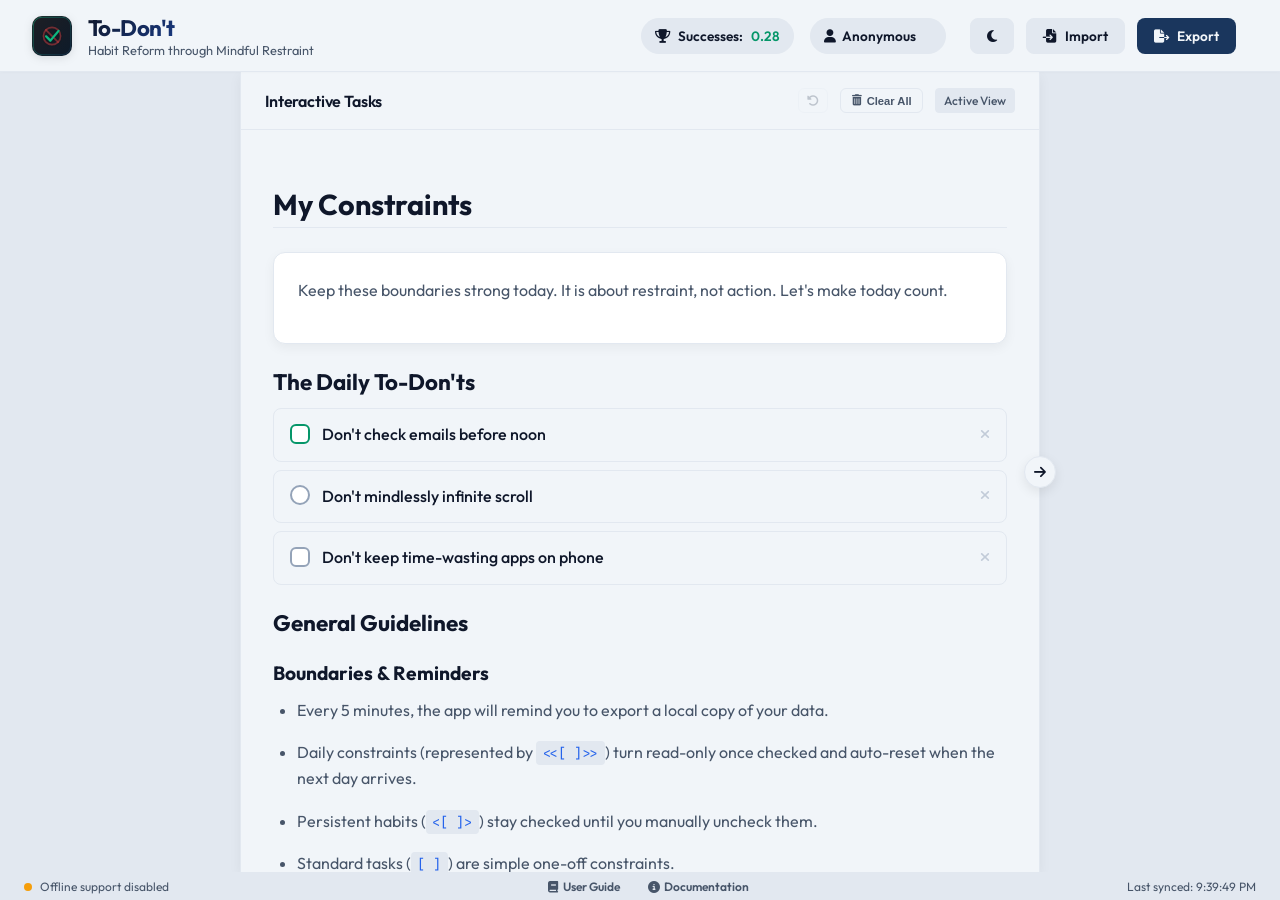
==== commit 66179f14: "added YAML auto scroll variable and close confirmation" ====
--- a/index.html
+++ b/index.html
@@ -87,9 +87,14 @@
           <span><i class="fa-solid fa-file-export"></i></span> Export
         </button>
 
-        <button id="install-btn" class="btn btn-primary hidden" title="Install as Desktop/Mobile App">
-          <span class="btn-icon"><i class="fa-solid fa-download"></i></span> Install App
-        </button>
+        <div class="sidebar-footer-actions">
+          <button id="install-btn" class="btn btn-primary hidden" title="Install as Desktop/Mobile App">
+            <span class="btn-icon"><i class="fa-solid fa-download"></i></span> Install App
+          </button>
+          <button id="close-btn" class="btn btn-secondary hidden" title="Close App">
+            <span class="btn-icon"><i class="fa-solid fa-right-from-bracket"></i></span> Close App
+          </button>
+        </div>
       </div>
     </div>
   </header>
--- a/style.css
+++ b/style.css
@@ -205,6 +205,12 @@
   gap: 0.75rem;
 }
 
+.sidebar-footer-actions {
+  display: flex;
+  align-items: center;
+  gap: 0.75rem;
+}
+
 .btn {
   display: inline-flex;
   align-items: center;
@@ -979,11 +985,12 @@
     border-left: 1px solid var(--border-color);
     display: flex;
     flex-direction: column;
-    padding: 6rem 1.5rem 1.5rem 1.5rem;
+    padding: 6rem 1.5rem 6rem 1.5rem;
     gap: 1.25rem;
     z-index: 1000;
     transition: right var(--transition-speed) var(--transition-curve);
     box-shadow: -4px 0 25px rgba(0, 0, 0, 0.15);
+    overflow-y: auto;
   }
 
   .action-buttons.active {
@@ -1123,8 +1130,15 @@
   }
 
   #install-btn {
-    margin-top: auto; /* Push PWA Install to the bottom of mobile sidebar */
     width: 100%;
+  }
+
+  .sidebar-footer-actions {
+    margin-top: auto;
+    display: flex;
+    flex-direction: column;
+    width: 100%;
+    gap: 0.75rem;
   }
 }
 
